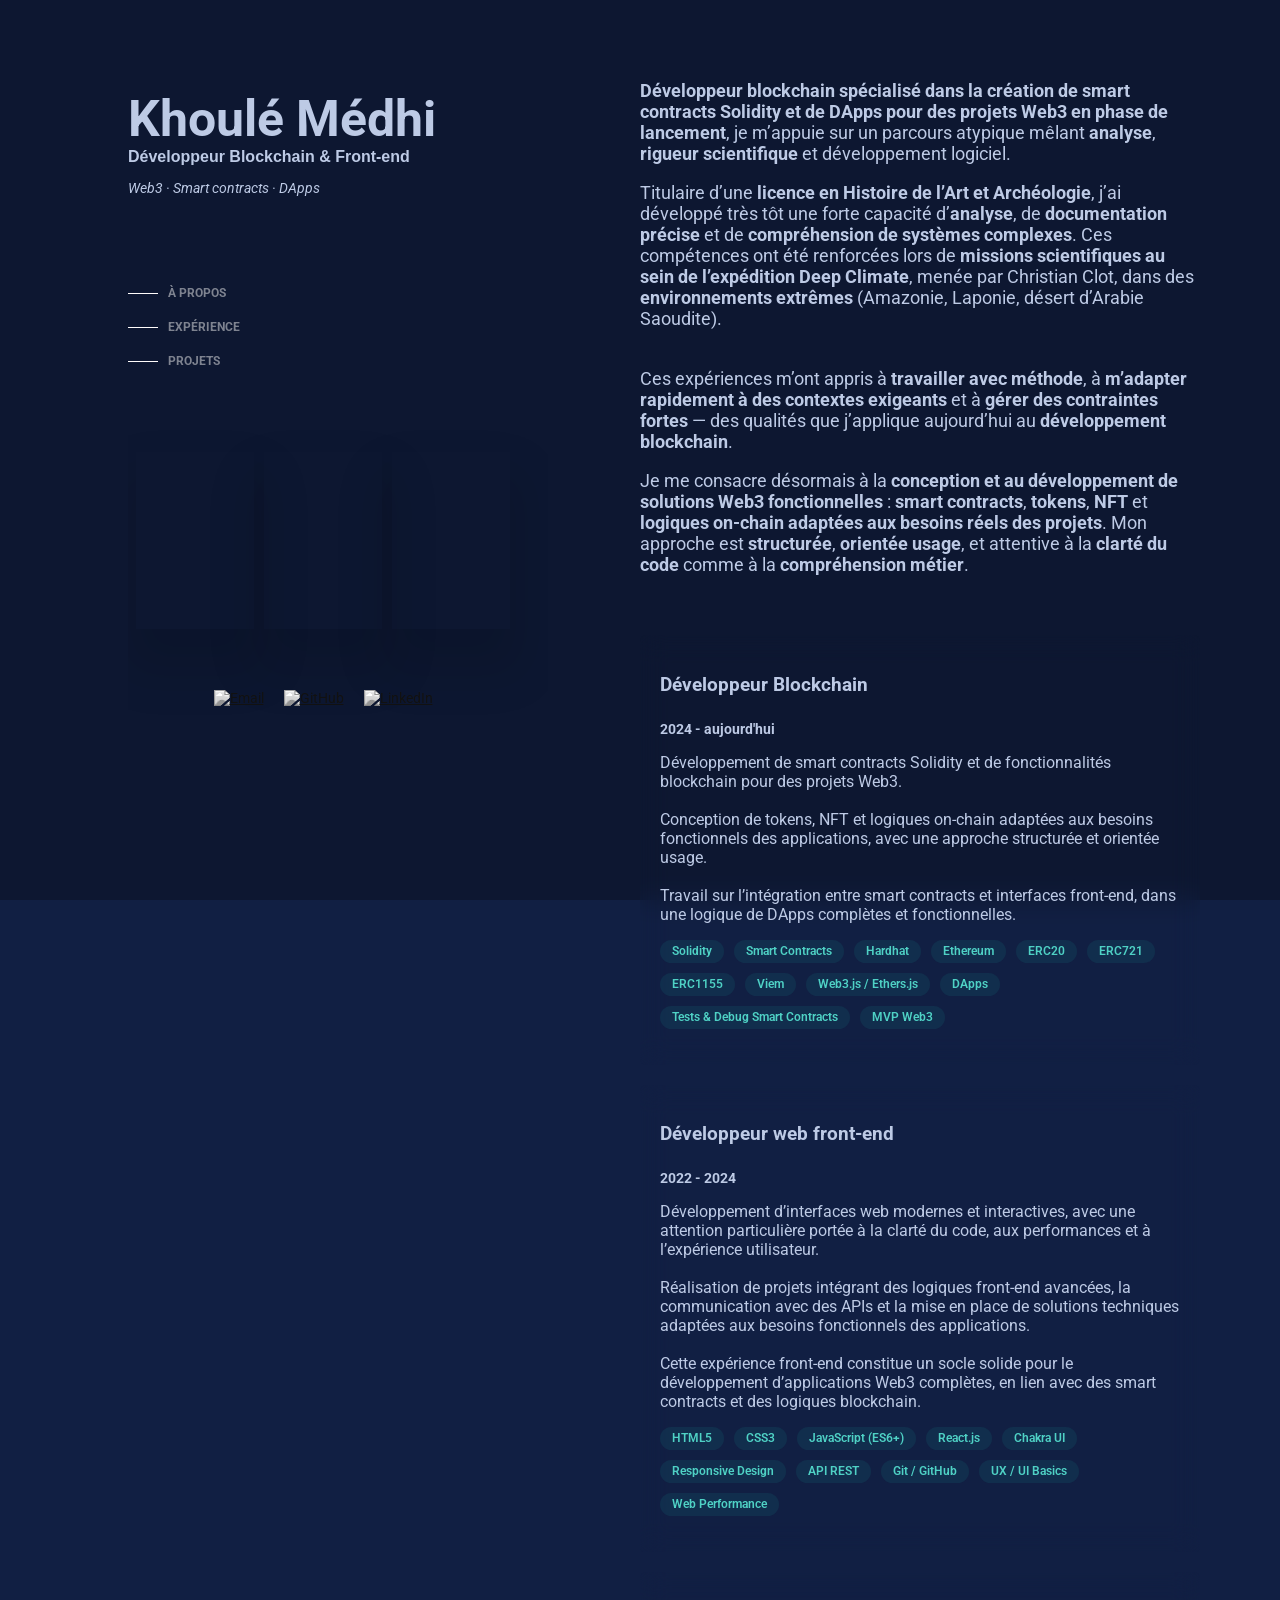
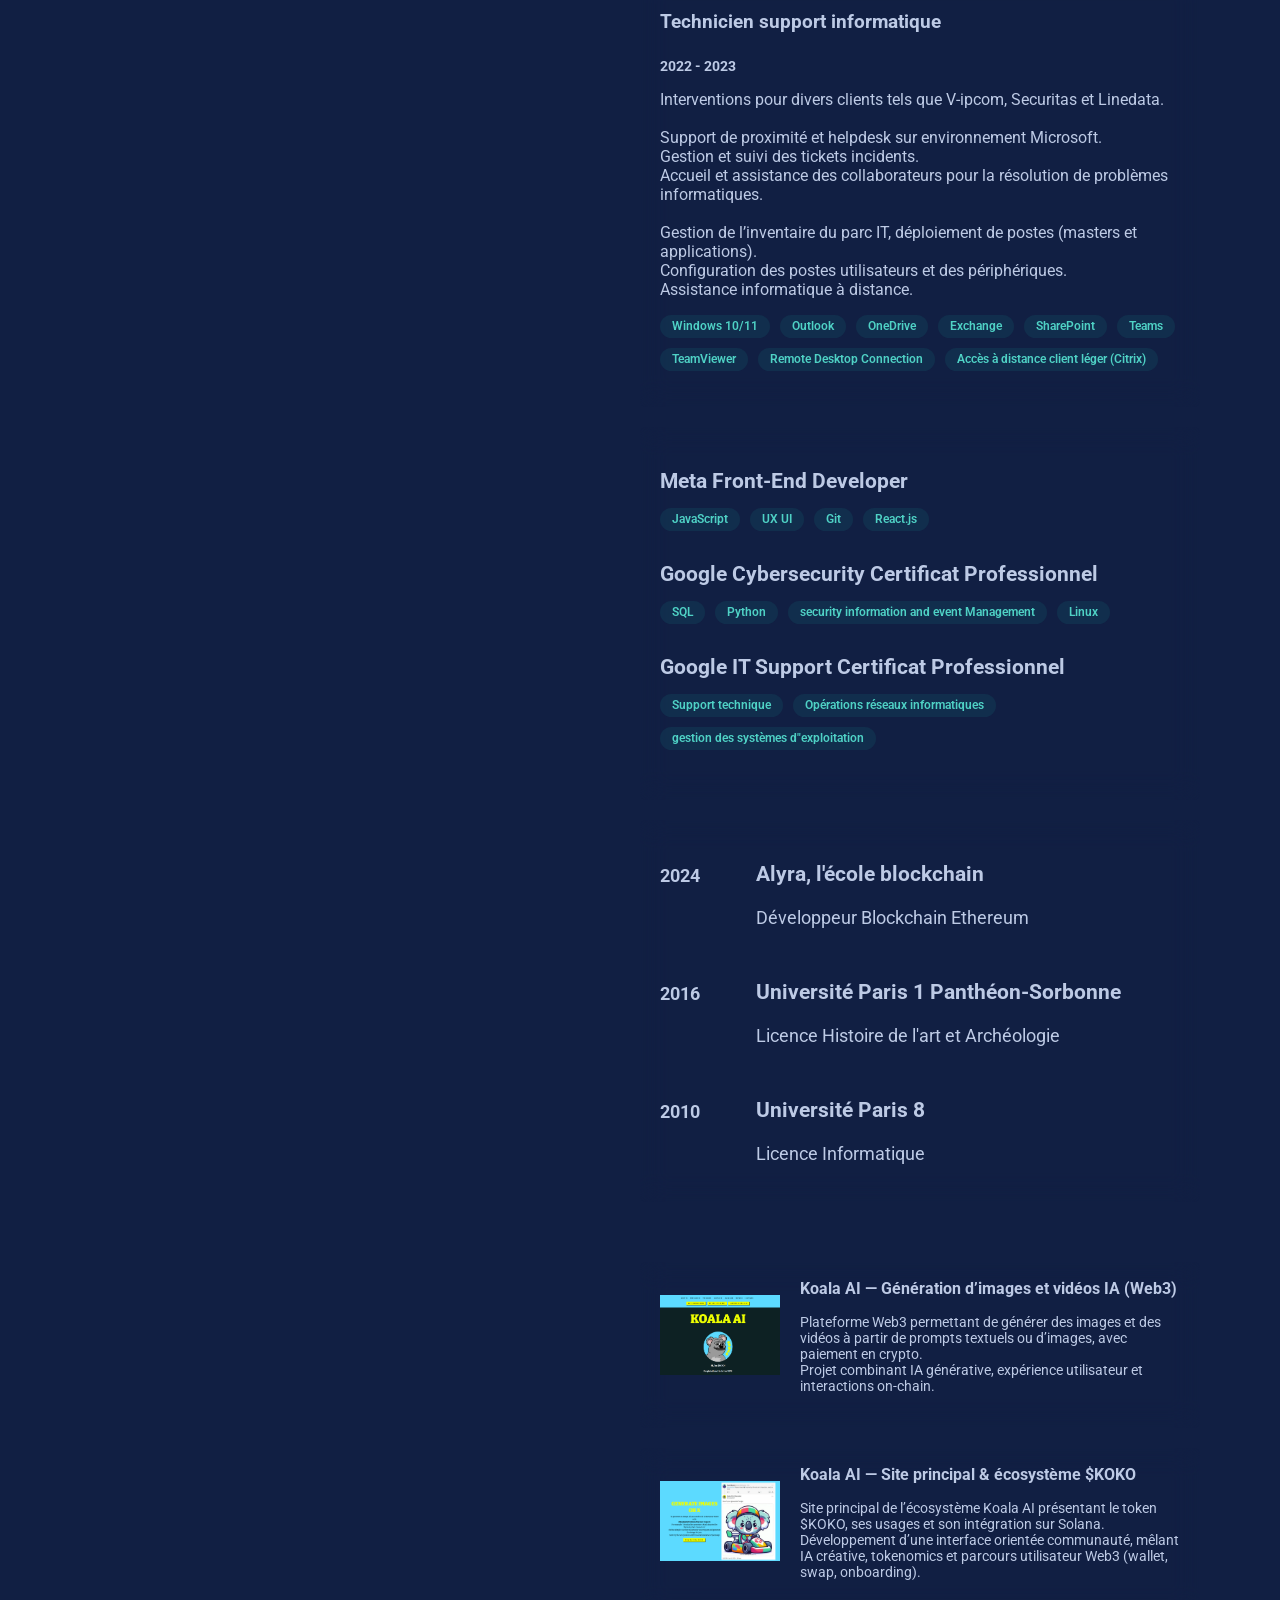
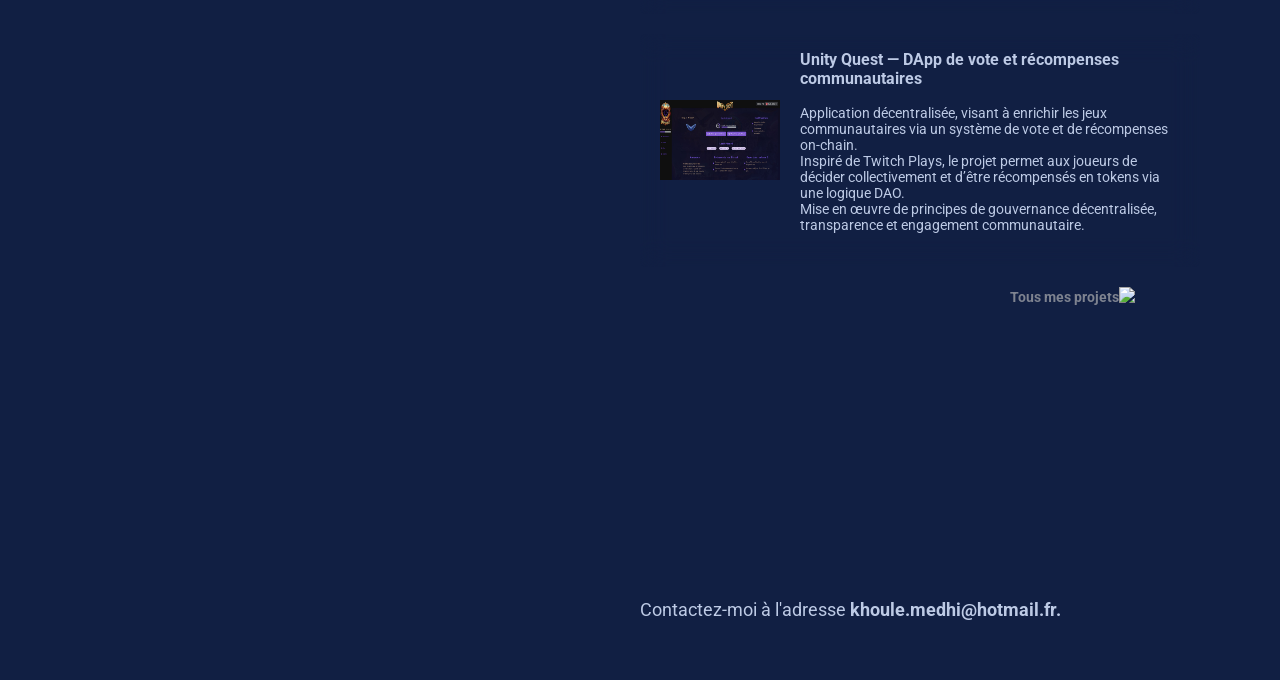
==== index.html @ fe00492f "MAJ webcv fev 2026" ====
<!DOCTYPE html>
<html lang="en">
  <head>
    <meta charset="UTF-8" />
    <meta name="viewport" content="width=device-width, initial-scale=1.0" />
    <title>Khoulé Médhi - Développeur Blockchain</title>
    <link rel="stylesheet" href="styles.css" />
    <link rel="preconnect" href="https://fonts.googleapis.com" />
    <link rel="preconnect" href="https://fonts.gstatic.com" crossorigin />
    <link
      href="https://fonts.googleapis.com/css2?family=Roboto:wght@300;700&display=swap"
      rel="stylesheet"
    />

    <script src="https://ajax.googleapis.com/ajax/libs/jquery/2.2.4/jquery.min.js"></script>
    <link rel="apple-touch-icon" sizes="180x180" href="images/apple-touch-icon.png">
<link rel="icon" type="image/png" sizes="32x32" href="images/favicon-32x32.png">
<link rel="icon" type="image/png" sizes="16x16" href="images/favicon-16x16.png">
<link rel="manifest" href="/site.webmanifest">
  </head>

  <body>
    <div class="spotlight"></div>
    <div class="container">
      <!-- Zone fixe à gauche -->
      <aside class="sidebar">
        <div class="profile">
          <h1>Khoulé Médhi</h1>
          <h2>Développeur Blockchain & Front-end</h2>
          <p><i>Web3 · Smart contracts · DApps</i></p>
        </div>

        <!-- Navigation -->
        <nav>
          <ul>
            <li>
              <div class="barre"></div>
              <a href="#accueil">À Propos</a>
            </li>
            <li>
              <div class="barre"></div>
              <a href="#experience">Expérience</a>
            </li>
            <li>
              <div class="barre"></div>
              <a href="#projets">Projets</a>
            </li>
          </ul>
        </nav>
        <section class="hero-section" >  
          <div class="card-grid" >
              <a class="card" href="portfolioDCAM.html">
                  <div class="card__background" style="background-image: url(/images/amazonie.jpg)"  ></div>
                  <div class="card__content">
                      <h3 class="card__heading">Amazonie</h3>

  
                  </div>
              </a>
              <a class="card" href="portfolioDCLAP.html">
                  <div class="card__background" style="background-image: url(/images/laponie.jpg
                )"></div>
                  <div class="card__content">
                      <h3 class="card__heading">Cercle Arctique</h3>

  
                  </div>
              </a>
              <a class="card" href="portfolioDCKSA.html">
                  <div class="card__background" style="background-image: url(/images/desert.jpg)"></div>
                  <div class="card__content">
                      <h3 class="card__heading">Désert du Néfoud</h3>

  
                  </div>
              </a>
                  
                  <div>
      </section>

        <div class="contact-icons">
          <a href="khoule.medhi@hotmail.fr"
            ><img src="/img/mail.png" alt="Email"
          /></a>
          <a href="https://github.com/Mkhool" target="_blank"
            ><img src="/img/github.png" alt="GitHub"
          /></a>
          <a href="https://www.linkedin.com/in/medhi-khoule/" target="_blank"
            ><img src="img/linkedin.png" alt="LinkedIn"
          /></a>
          <!-- Ajoutez d'autres icônes et liens selon vos besoins -->
        </div>
      </aside>
      <!-- Zone scrollable à droite -->
      <main class="scrollable-content">
        <!-- Contenu principal -->

        <section id="accueil">
          <p id="intro-text">
<strong>Développeur blockchain spécialisé dans la création de smart contracts Solidity et de DApps pour des projets Web3 en phase de lancement</strong>, je m’appuie sur un parcours atypique mêlant <strong>analyse</strong>, <strong>rigueur scientifique</strong> et développement logiciel.          </p>
          <p id="highlight-text">
Titulaire d’une <strong>licence en Histoire de l’Art et Archéologie</strong>, j’ai développé très tôt une forte capacité d’<strong>analyse</strong>, de <strong>documentation précise</strong> et de <strong>compréhension de systèmes complexes</strong>. Ces compétences ont été renforcées lors de <strong>missions scientifiques au sein de l’expédition Deep Climate</strong>, menée par Christian Clot, dans des <strong>environnements extrêmes</strong> (Amazonie, Laponie, désert d’Arabie Saoudite).          </p>
<p id="highlight-text"></p>
<br>Ces expériences m’ont appris à <strong>travailler avec méthode</strong>, à <strong>m’adapter rapidement à des contextes exigeants</strong> et à <strong>gérer des contraintes fortes</strong> — des qualités que j’applique aujourd’hui au <strong>développement blockchain</strong>. <p id="highlight-text"></p>         
<p id="conclusion-text">

Je me consacre désormais à la <strong>conception et au développement de solutions Web3 fonctionnelles</strong> : <strong>smart contracts</strong>, <strong>tokens</strong>, <strong>NFT</strong> et <strong>logiques on-chain adaptées aux besoins réels des projets</strong>.
Mon approche est <strong>structurée</strong>, <strong>orientée usage</strong>, et attentive à la <strong>clarté du code</strong> comme à la <strong>compréhension métier</strong>.          </p>


        </section>

        
        <!-- Expérience et Projets -->
        <section id="experience">

                    <div class="experience-item">
            <div class="content">
<h3>Développeur Blockchain</h3>
<div class="date">2024 - aujourd'hui</div>
<p>
Développement de smart contracts Solidity et de fonctionnalités blockchain pour des projets Web3.<br /><br />

Conception de tokens, NFT et logiques on-chain adaptées aux besoins fonctionnels des applications, avec une approche structurée et orientée usage.<br /><br />

Travail sur l’intégration entre smart contracts et interfaces front-end, dans une logique de DApps complètes et fonctionnelles.
</p>

<p class="buttons-container">
<a href="/buttons/62" class="custom-tag">Solidity</a>
<a href="/buttons/62" class="custom-tag">Smart Contracts</a>
<a href="/buttons/62" class="custom-tag">Hardhat</a>
<a href="/buttons/62" class="custom-tag">Ethereum</a>
<a href="/buttons/62" class="custom-tag">ERC20</a>
<a href="/buttons/62" class="custom-tag">ERC721</a>
<a href="/buttons/62" class="custom-tag">ERC1155</a>
<a href="/buttons/62" class="custom-tag">Viem</a>
<a href="/buttons/62" class="custom-tag">Web3.js / Ethers.js</a>
<a href="/buttons/62" class="custom-tag">DApps</a>
<a href="/buttons/62" class="custom-tag">Tests & Debug Smart Contracts</a>
<a href="/buttons/62" class="custom-tag">MVP Web3</a>
</p>

            </div>
          </div>

          <div class="experience-item">
            <div class="content">
<h3>Développeur web front-end</h3>
<div class="date">2022 - 2024</div>
<p>
Développement d’interfaces web modernes et interactives, avec une attention particulière portée à la clarté du code, aux performances et à l’expérience utilisateur.<br /><br />

Réalisation de projets intégrant des logiques front-end avancées, la communication avec des APIs et la mise en place de solutions techniques adaptées aux besoins fonctionnels des applications.<br /><br />

Cette expérience front-end constitue un socle solide pour le développement d’applications Web3 complètes, en lien avec des smart contracts et des logiques blockchain.
</p>

<p class="buttons-container">
  <a href="/buttons/62" class="custom-tag">HTML5</a>
  <a href="/buttons/62" class="custom-tag">CSS3</a>
  <a href="/buttons/62" class="custom-tag">JavaScript (ES6+)</a>
  <a href="/buttons/62" class="custom-tag">React.js</a>
  <a href="/buttons/62" class="custom-tag">Chakra UI</a>
  <a href="/buttons/62" class="custom-tag">Responsive Design</a>
  <a href="/buttons/62" class="custom-tag">API REST</a>
  <a href="/buttons/62" class="custom-tag">Git / GitHub</a>
  <a href="/buttons/62" class="custom-tag">UX / UI Basics</a>
  <a href="/buttons/62" class="custom-tag">Web Performance</a>
</p>
            </div>
          </div>

          <div class="experience-item">
            <div class="content">
              <h3>Technicien support informatique</h3>
              <div class="date">2022 - 2023</div>
<p>
Interventions pour divers clients tels que V-ipcom, Securitas et Linedata.<br /><br />

Support de proximité et helpdesk sur environnement Microsoft.<br />
Gestion et suivi des tickets incidents.<br />
Accueil et assistance des collaborateurs pour la résolution de problèmes informatiques.<br /><br />

Gestion de l’inventaire du parc IT, déploiement de postes (masters et applications).<br />
Configuration des postes utilisateurs et des périphériques.<br />
Assistance informatique à distance.
</p>
              <p class="buttons-container">
                <a href="/buttons/62" class="custom-tag">Windows 10/11</a>
                <a href="/buttons/62" class="custom-tag">Outlook</a>
                <a href="/buttons/62" class="custom-tag"> OneDrive </a>
                <a href="/buttons/62" class="custom-tag"> Exchange </a>
                <a href="/buttons/62" class="custom-tag"> SharePoint </a>
                <a href="/buttons/62" class="custom-tag"> Teams </a>
                <a href="/buttons/62" class="custom-tag"> TeamViewer </a>
                <a href="/buttons/62" class="custom-tag">
                  Remote Desktop Connection
                </a>
                <a href="/buttons/62" class="custom-tag">
                  Accès à distance client léger (Citrix)
                </a>
              </p>

            </div>
          </div>
          <h2>
          </h2>
          <!-- Ajoutez d'autres expériences selon vos besoins -->
          <!-- <h2>Certification</h2> -->
          <div class="certification">
            <div class="content">
              <h3>Meta Front-End Developer</h3>
              <p class="buttons-container">
                <a href="/buttons/62" class="custom-tag">JavaScript</a>
                <a href="/buttons/62" class="custom-tag">UX UI</a>
                <a href="/buttons/62" class="custom-tag">Git </a>
                <a href="/buttons/62" class="custom-tag">React.js </a>
              </p>
            </div>
            <div class="content">
              <h3>Google Cybersecurity Certificat Professionnel</h3>
              <p class="buttons-container">
                <a href="/buttons/62" class="custom-tag">SQL</a>
                <a href="/buttons/62" class="custom-tag">Python</a>
                <a href="/buttons/62" class="custom-tag"
                  >security information and event Management
                </a>
                <a href="/buttons/62" class="custom-tag">Linux </a>
              </p>
            </div>
            <div class="content">
              <h3>Google IT Support Certificat Professionnel</h3>
              <p class="buttons-container">
                <a href="/buttons/62" class="custom-tag">Support technique</a>
                <a href="/buttons/62" class="custom-tag"
                  >Opérations réseaux informatiques</a
                >
                <a href="/buttons/62" class="custom-tag">
                  gestion des systèmes d"exploitation
                </a>
              </p>
            </div>
          </div>
          <!-- <h2>Formation</h2> -->
          <div class="projet-item">
            <div class="date">2024</div>
            <div class="content">
              <h3>Alyra, l'école blockchain</h3>
              <p>Développeur Blockchain Ethereum</p>
            </div>
            <div class="date">2016</div>
            <div class="content">
              <h3>Université Paris 1 Panthéon-Sorbonne</h3>
              <p>Licence Histoire de l'art et Archéologie</p>
            </div>
            <div class="date">2010</div>
            <div class="content">
              <h3>Université Paris 8</h3>
              <p>Licence Informatique</p>
            </div>
          </div>
        </section>

        <section id="projets">
          <!-- Projets -->

          <div class="projet-item" onclick="window.location.href='https://www.koalaai.vip/';">
            <div class="projet-img">
              <img
                src="/projet/koalai/koalai.png"
                alt="KoalaAi"
              />
            </div>
            <div class="content">
              <h3>Koala AI — Génération d’images et vidéos IA (Web3)</h3>
              <p>
Plateforme Web3 permettant de générer des images et des vidéos à partir de prompts textuels ou d’images, avec paiement en crypto. <br>
Projet combinant IA générative, expérience utilisateur et interactions on-chain.
              </p>
            </div>
          </div>

          <div class="projet-item" onclick="window.location.href='https://art.koalaai.vip/';">
            <div class="projet-img">
              <img
                src="projet/artkoalai/artkoalai.png"
                alt="KoalaAi"
              />
            </div>
            <div class="content">
              <h3>Koala AI — Site principal & écosystème $KOKO</h3>
              <p>
Site principal de l’écosystème Koala AI présentant le token $KOKO, ses usages et son intégration sur Solana.<br>
Développement d’une interface orientée communauté, mêlant IA créative, tokenomics et parcours utilisateur Web3 (wallet, swap, onboarding).<br>

              </p>
            </div>
          </div>

          <div class="projet-item" onclick="window.location.href='https://github.com/Mkhool/DaoCommunityGamingDapp?tab=readme-ov-file';">
            <div class="projet-img">
              <img src="/projet/unityquest/unityquest.JPG" alt="" />
            </div>
            <div class="content">
              <h3>Unity Quest — DApp de vote et récompenses communautaires</h3>
              <p>
Application décentralisée, visant à enrichir les jeux communautaires via un système de vote et de récompenses on-chain.<br>
Inspiré de Twitch Plays, le projet permet aux joueurs de décider collectivement et d’être récompensés en tokens via une logique DAO.<br>
Mise en œuvre de principes de gouvernance décentralisée, transparence et engagement communautaire.<br>
              </p>
            </div>
          </div>
          <h2>
            <a href="/dbprojet.html" target="_blank">
              Tous mes projets
              <img src="/img/arrow.png" alt="resume" />
            </a>
          </h2>
        </section>

        <br /><br />
        <br /><br />
        <br /><br />
        <br /><br />
        <br /><br />
        <br /><br />

        <!-- Contact -->
        <section id="contact">
          <p>
            Contactez-moi à l'adresse
            <a href="mailto:khoule.medhi@hotmail.fr"
              ><strong>khoule.medhi@hotmail.fr.</strong>
            </a>
          </p>
        </section>
      </main>
    </div>

    <!-- Inclure le script JavaScript -->
    <script src="script.js"></script>

      
  </body>
</html>
---- styles.css ----
body {
  font-size: 14px;
  color: #bdcae5;
  margin: 0;
  padding: 0;
  background-color: #111f43;
  font-family: "Roboto", sans-serif;
  position: relative;
}
h2 {
  margin: 0;
  padding: 0;
}

body::before {
  content: "";
  position: fixed;
  top: 0;
  left: 0;
  width: 100%;
  height: 100%;
  background-color: #0d1731;
  backdrop-filter: blur(50px);
  pointer-events: none;
  z-index: -1;
}

.spotlight {
  position: fixed;
  top: 0;
  left: 0;
  width: 100%;
  height: 100%;
  background: radial-gradient(
    circle closest-side,
    rgba(29, 78, 216, 0.15),
    transparent
  );
  pointer-events: none;
  z-index: 30;
  transition: background-color 0.3s, opacity 0.3s;
  opacity: 0;
}

.container {
  display: flex;
  max-width: 1200px;
  margin: 0 auto;
  padding: 20px;
}

/* Zone fixe à gauche */
.sidebar {
  width: 400px;
  margin: 0 auto;
  /* Ajustez la largeur selon vos besoins */
  padding-right: 20px;
  position: fixed;
  top: 10%;
  left: 10%;
  height: 100vh;
  overflow-y: auto;
}

.sidebar a.active {
  color: #1cc49d;
  /* Change the color for the active link */
  font-weight: bold;
  /* Add any additional styling you want for the active link */
  letter-spacing: 4px;
  animation-timing-function: ease;
  transition: 0.2s;
}

.profile {
  text-align: left;
  margin-bottom: 50px;
}

.profile p {
  font-size: 14px;
}

.profile h1 {
  font-size: 50px;
  margin: 0;
  font-family: "Roboto", sans-serif;
  opacity: 1;
}

.profile h2 {
  font-size: 16px;
  font-family: "Poppins", sans-serif;
}

nav ul {
  list-style: none;
  padding: 0;
  padding-top: 30px;

  font-size: 12px;
  font-family: "Poppins", sans-serif;
  font-weight: 700;
}

nav li {
  display: flex;
  align-items: center;
}

.barre {
  height: 1px;
  width: 30px;
  background-color: #fffcfc;
  margin-right: 10px;
  transition: height 0.3s ease-in-out;
}

nav a {
  text-decoration: none;
  text-transform: uppercase;
  color: #7e8390;
  display: block;
  padding: 10px 0;

  font-family: "Roboto", sans-serif;
}

nav li:hover .barre {
  width: 50px;
  animation-timing-function: ease;
  transition: 0.5s;
}

nav li:hover a {
  color: wheat;
  letter-spacing: 2px;
}

.hero-section {
  margin: 0;
  padding: 0;
  width: auto;
  height: 300px;
  display: flex;
  align-items: center;
  justify-content: center;

  padding: var(--spacing-s);
  box-sizing: border-box;
  --text-light: rgba(255, 255, 255, 0.6);
  --text-lighter: rgba(255, 255, 255, 0.9);
  --spacing-s: 8px;
  --spacing-m: 16px;
  --spacing-l: 24px;
  --spacing-xl: 32px;
  --spacing-xxl: 64px;
  --width-container: 1200px;
}

#intro-text,
#conclusion-text {
  transition: filter 0.5s ease;
}

.card-grid {
  display: flex;
  justify-content: space-between;
  align-items: center;
  width: 100%;
  margin: 0 auto;
  gap: 10px;
}

.card {
  list-style: none;
  position: relative;
  flex: 1;
}

.card:before {
  padding-bottom: 0; /* Supprime, car la hauteur est contrôlée par .card */
  content: "";
  display: block;
  padding-bottom: 150%;
  width: 100%;
  box-shadow: 0px 32px 44px 13px rgba(0, 0, 0, 0.1);
}

.card__category,
.card__heading {
  font-size: 1px;
}

.card__background {
  background-size: cover;
  background-position: center;
  position: absolute;
  top: 0;
  right: 0;
  bottom: 0;
  left: 0;
  height: 180px; /* Hauteur temporaire pour le test */
  width: 100%; /* Prend toute la largeur de .card */
  border-radius: var(--spacing-l);
  bottom: 0;
  filter: brightness(0.75) saturate(1.2) contrast(0.85);
  left: 0;
  position: absolute;
  right: 0;
  top: 0;
  transform-origin: center;
  transform: scale(1) translateZ(0);
  transition: filter 200ms linear, transform 200ms linear;
}
.card:hover .card__background {
  transform: scale(1.05) translateZ(0) translateY(-20px);
  box-shadow: -4px 22px 26px -5px rgba(0, 0, 0, 0.1);
}

.card-grid:hover > .card:not(:hover) .card__background {
  filter: brightness(0.5) saturate(0) contrast(1.2) blur(20px);
}

.card__content {
  padding: var(--spacing-s);
  position: absolute;
  top: 0;
}

.card__heading {
  margin: 0;
  padding: 0;
  color: var(--text-lighter);
  font-size: 14px;
  text-shadow: 2px 2px 20px rgba(0, 0, 0, 0.2);
  line-height: 1;
  opacity: 0;
  transition: opacity 0.5s ease;
}

.card:hover .card__heading {
  opacity: 1;
  transform: scale(1.05) translateZ(0) translateY(-20px);
  transition: transform 0.3s ease;
}

.contact-icons {
  margin-bottom: 10px;
  display: flex;
  align-items: center;
  justify-content: center;

  gap: 10px;
}

.contact-icons a {
  margin-right: 10px;
  /* Ajoute une marge à droite entre les icônes pour les espacer légèrement */
}

.contact-icons img {
  width: 30px !important;
  height: 30px !important;
  filter: saturate(0) brightness(100%);
  transition: filter 0.2s ease;
}

.contact-icons img:hover {
  filter: brightness(1.2);
  /* Changer la couleur au survol */
}

/* Zone scrollable à droite */
.scrollable-content {
  flex-grow: 1;
  margin-left: 50%;
  /* Ajustez selon la largeur de votre sidebar */
}

section {
  margin-top: 60px;
  margin-bottom: 40px;
  margin-right: 40px;
  font-size: 18px;
}

section:hover strong {
  color: #1cc49d;
  transition: color 0.4s ease;
}

/* Expérience et Projets */
.experience-item,
.projet-item,
.certification {
  padding: 20px;
  margin-bottom: 20px;
  border-radius: 6px;
  backdrop-filter: blur(13.5px);
  -webkit-backdrop-filter: blur(13.5px);
  transition: background-color 0.4s ease;
}
.experience-item {
  font-size: 16px;
}
.projet-item,
.experience-item {
  display: flex;
  /* Utilisez flexbox pour aligner les éléments horizontalnnnnnnnnnnnnnnnnnnnnnnnnnnnnnnnnnnnnnnnnnnnnnnnnnnnnnnnnnnement */
  align-items: flex-start;
  /* Alignez les éléments verticalement en haut */
  flex-wrap: wrap;
}

.experience-item:hover,
.projet-item:hover,
.certification:hover {
  background: #172548;
  box-shadow: rgba(0, 0, 0, 0.45) 0px 20px 20px -20px;
}

.projet-item {
display: grid;
grid-template-columns: 80px 1fr;
column-gap: 16px;
row-gap: 12px;
align-items: start;
}


.projet-item .date {
margin-top: 35; /* important : sinon ça décale */
min-width: 0; /* plus besoin ici */
font-size: 18px;
}


.projet-item .content {
flex-grow: initial; /* inutile en grid */
}

.experience-item h2 {
  font-size: 14px;
  text-decoration: underline;
}

.experience-item h2 {
  display: flex;
  /* Utilisez flexbox pour aligner les éléments horizontalement */
  align-items: center;
}

/* Alignez les éléments verticalement au centre */
.experience-item img:hover {
  filter: brightness(1.2);
}

.date {
  margin-top: 25px;
  font-weight: bold;
  font-size: 14px;
  min-width: 80px;
}

.content {
  flex-grow: 1;
}
.certification .content h3 {
  margin-bottom: 15px;
}

.certification .buttons-container {
  margin-bottom: 30px;
  margin-top: 0px;
}
.projet-item {
  cursor: pointer;
}

projet-item .content p {
  margin-bottom: 0px;
  margin-top: 0px;
}

.experience-item:hover h3,
.projet-item:hover h3,
.certification:hover h3 {
  transition: 0.3s ease;
  color: #1cc49d;
}

.buttons-container {
  display: flex; /* Active Flexbox */
  flex-wrap: wrap; /* Permet aux éléments de passer à la ligne suivante si nécessaire */
  gap: 10px; /* Espace entre les boutons */
  pointer-events: none;
}

.custom-tag {
  display: flex; /* équivalent de 'flex' dans items-center */
  border-radius: 9999px; /* 'rounded-full' pour rendre les bords complètement arrondis */
  background-color: rgba(
    20,
    184,
    166,
    0.1
  ); /* 'bg-teal-400/10' pour la couleur de fond avec opacité */
  padding: 0.25rem 0.75rem; /* 'px-3 py-1' pour le padding horizontal et vertical */
  font-size: 0.75rem; /* 'text-xs' pour la taille de texte */
  /* 'font-medium' pour la graisse du texte */
  line-height: 1.25; /* 'leading-5' pour l'espacement des lignes */
  color: #4fd1c5; /* 'text-teal-300' pour la couleur du texte */
  font-weight: 600;
  text-decoration: none;
}
.certification:hover .custom-tag,
.experience-item:hover .custom-tag {
  color: wheat;
}

#experience h2 a,
#projets a {
  font-size: 14px;
  text-decoration: none;
  display: flex;
  align-items: center;
  color: #7e8390;
  transition: color 0.3s ease;
  margin-left: 370px;
  margin-bottom: 10px;
}

#experience h2 a:hover,
#projets a:hover {
  color: #1cc49d;
  transform: translate(15px, 5px);
  transition: 0.6s ease;
}
#experience h2 img,
#projets a img {
  width: 20px !important;
  height: 20px !important;
  margin-right: 5px;
}

#projets .projet-item {
  display: flex; /* Active Flexbox */
  align-items: center; /* Centre les éléments verticalement */
  justify-content: start; /* Aligner les éléments au début horizontalement */
  gap: 20px; /* Espace entre l'image et le texte */
  font-size: 14px;
  font-family: "Roboto", sans-serif;
  padding-top: 0;
}

.projet-img {
  flex: 0 1 120px; /* Ne grandit pas, peut rétrécir, base de 120px */
  display: flex; /* Ajoutez Flexbox ici si nécessaire */
  justify-content: center; /* Centre horizontalement l'image dans son conteneur */

  height: 80px; /* Hauteur fixe */
}

.projet-img img {
  max-width: 100%; /* Assure que l'image ne dépasse pas son conteneur */
  max-height: 100%; /* Assure que l'image ne dépasse pas la hauteur du conteneur */
  border: none; /* Optionnel: Supprime la bordure de l'image elle-même */
}

#projets .content {
  flex: 1;
}
/* Footer */
footer {
  text-align: center;
  padding: 20px;
  background-color: #121f40;
}

section {
  margin-bottom: 40px;
}

#contact a {
  text-decoration: none;
  color: inherit;
}

/* MEDIA QUERY  */
@media screen and (max-width: 960px) and (min-width: 600px) {
  .card__background {
    margin-top: 100px;
    height: 200px; /* Hauteur temporaire pour le test */
    width: 100%; /* Prend toute la largeur de .card */
  }

  .card__heading {
    margin-top: 320px;
    margin-left: 70px;
  }
}

@media screen and (max-width: 960px) {
  .container {
    flex-direction: column; /* Inverse l'ordre des colonnes (aside en haut, main en bas) */
  }

  .sidebar {
    width: 100%; /* La sidebar prendra toute la largeur de l'écran */
    position: static; /* Retire la position fixe */
    margin: 0; /* Supprime les marges */
  }

  .scrollable-content {
    margin-left: 0; /* Réinitialise la marge gauche */
  }
  #experience h2 a,
  #projets a {
    margin-left: 0px;
  }
}
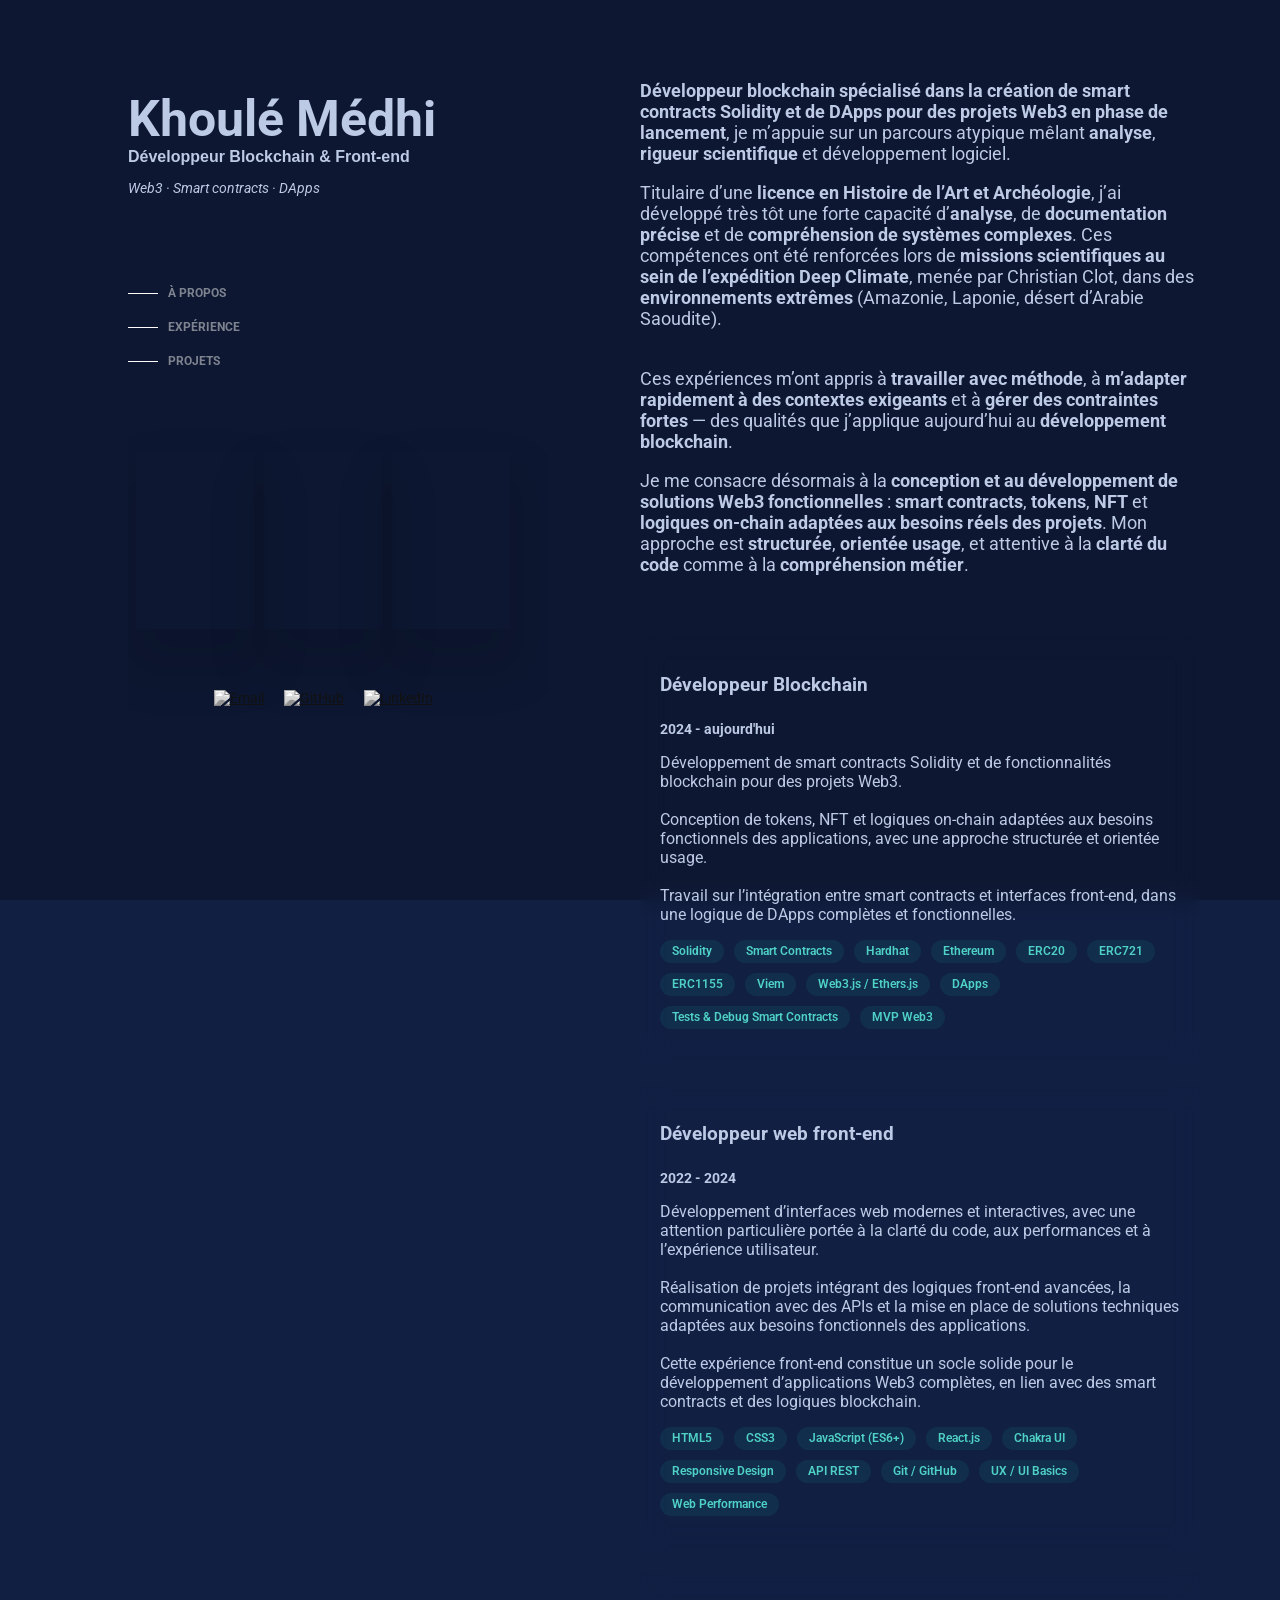
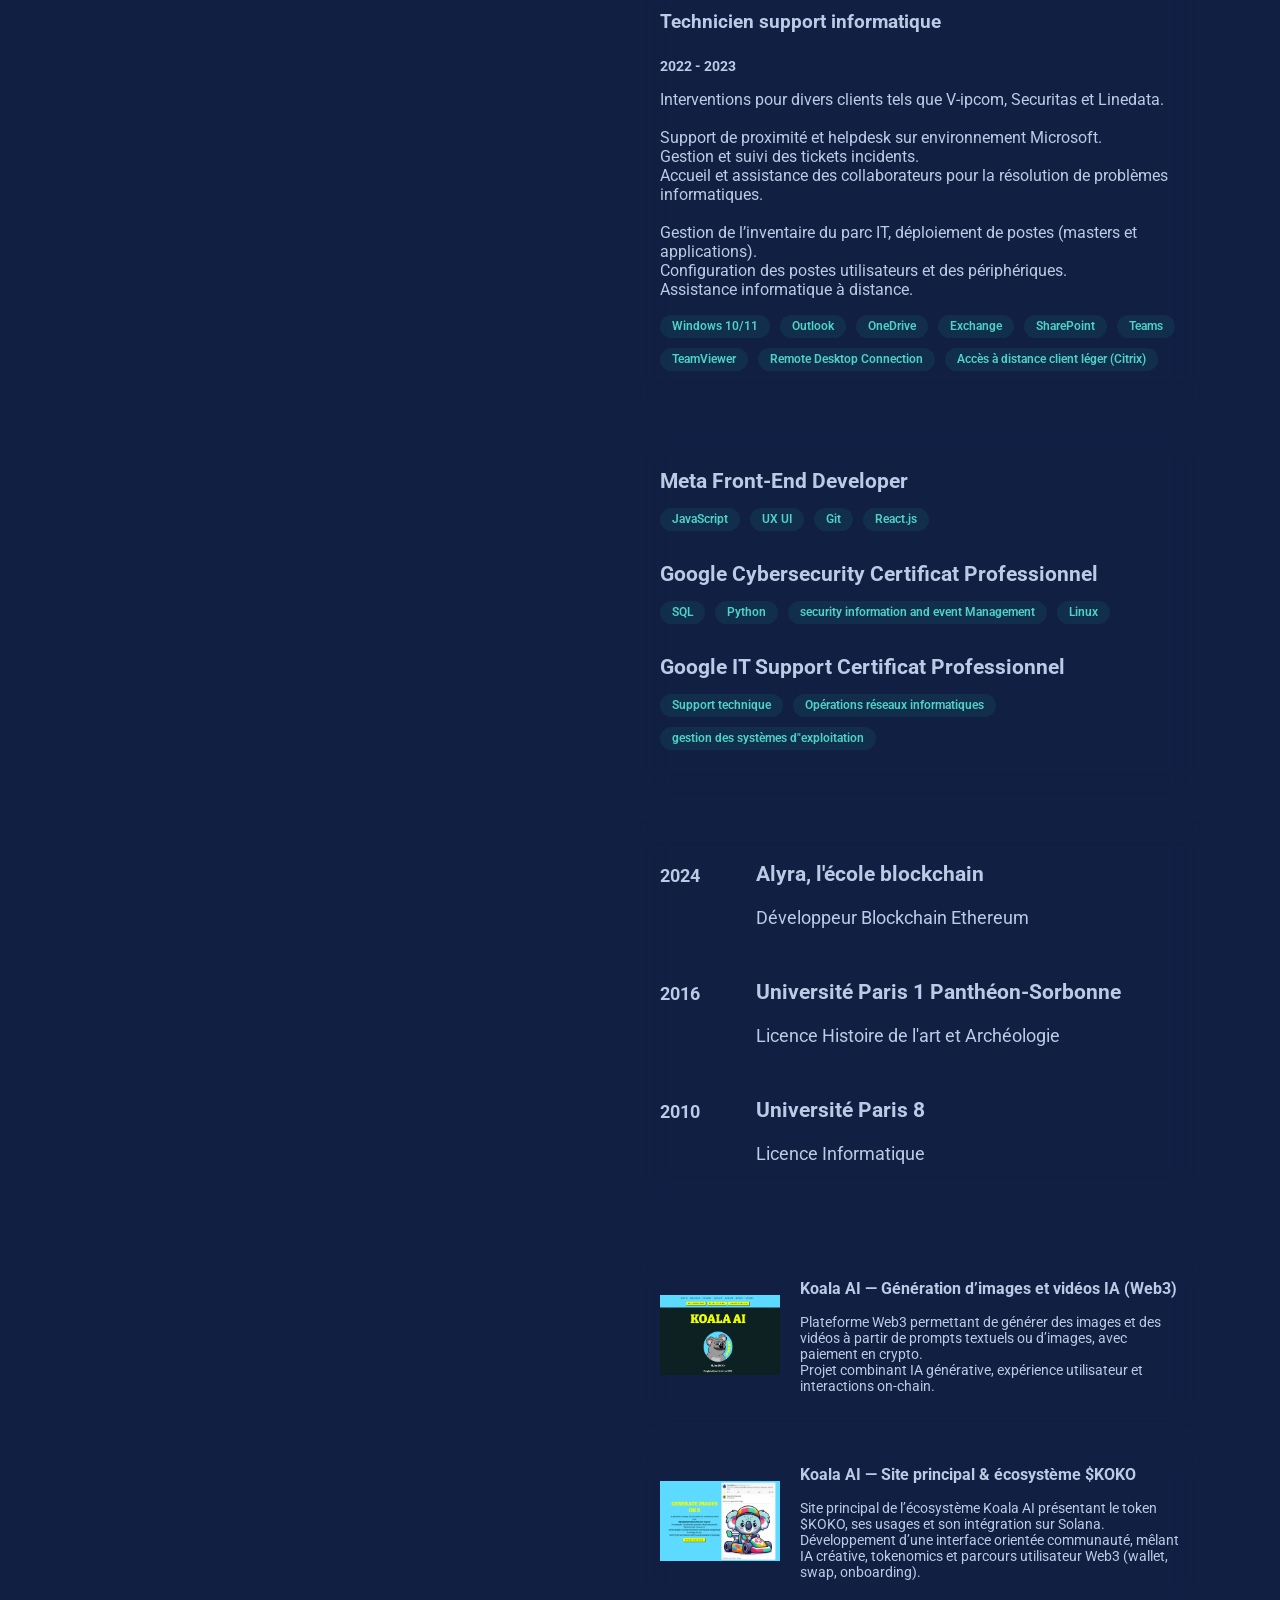
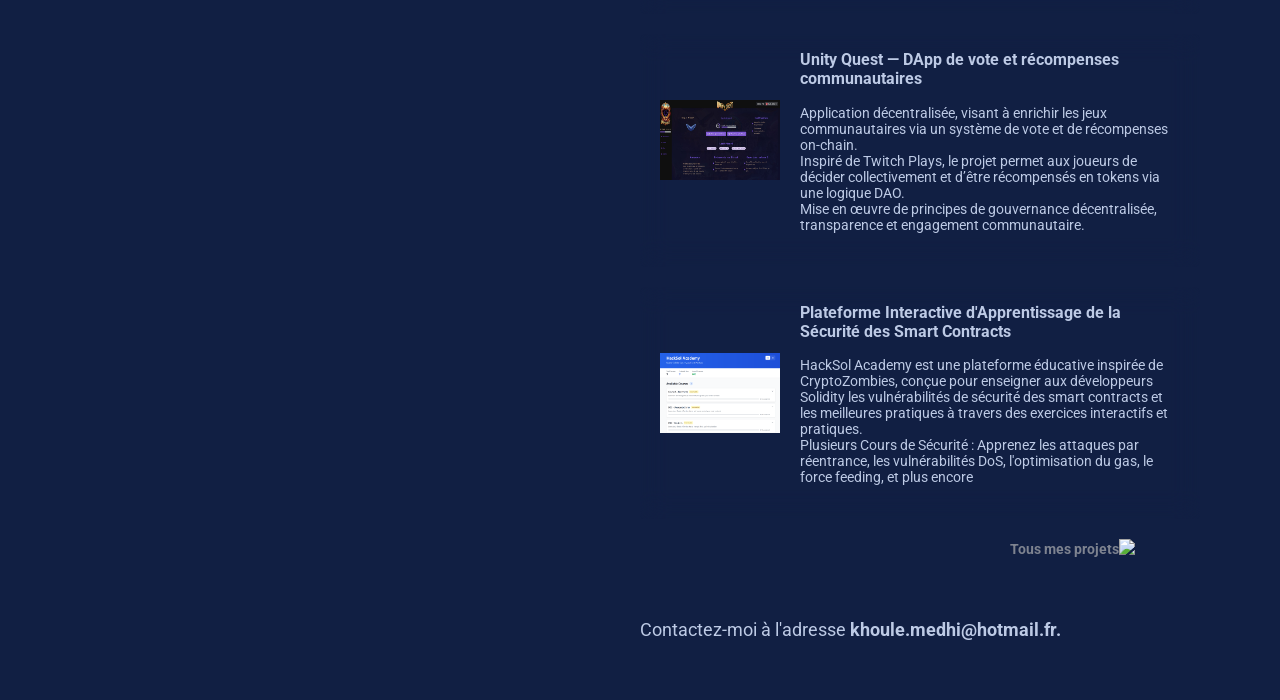
==== commit 45f0adb9: "ADD hacksol website" ====
--- a/index.html
+++ b/index.html
@@ -311,6 +311,18 @@
               </p>
             </div>
           </div>
+          <div class="projet-item" onclick="window.location.href='https://hack-sol.vercel.app/';">
+            <div class="projet-img">
+              <img src="/images/hacksol.png" alt="" />
+            </div>
+            <div class="content">
+              <h3>Plateforme Interactive d'Apprentissage de la Sécurité des Smart Contracts</h3>
+              <p>
+HackSol Academy est une plateforme éducative inspirée de CryptoZombies, conçue pour enseigner aux développeurs Solidity les vulnérabilités de sécurité des smart contracts et les meilleures pratiques à travers des exercices interactifs et pratiques.<br>
+Plusieurs Cours de Sécurité : Apprenez les attaques par réentrance, les vulnérabilités DoS, l'optimisation du gas, le force feeding, et plus encore<br>
+              </p>
+            </div>
+          </div>
           <h2>
             <a href="/dbprojet.html" target="_blank">
               Tous mes projets
@@ -318,13 +330,6 @@
             </a>
           </h2>
         </section>
-
-        <br /><br />
-        <br /><br />
-        <br /><br />
-        <br /><br />
-        <br /><br />
-        <br /><br />
 
         <!-- Contact -->
         <section id="contact">
